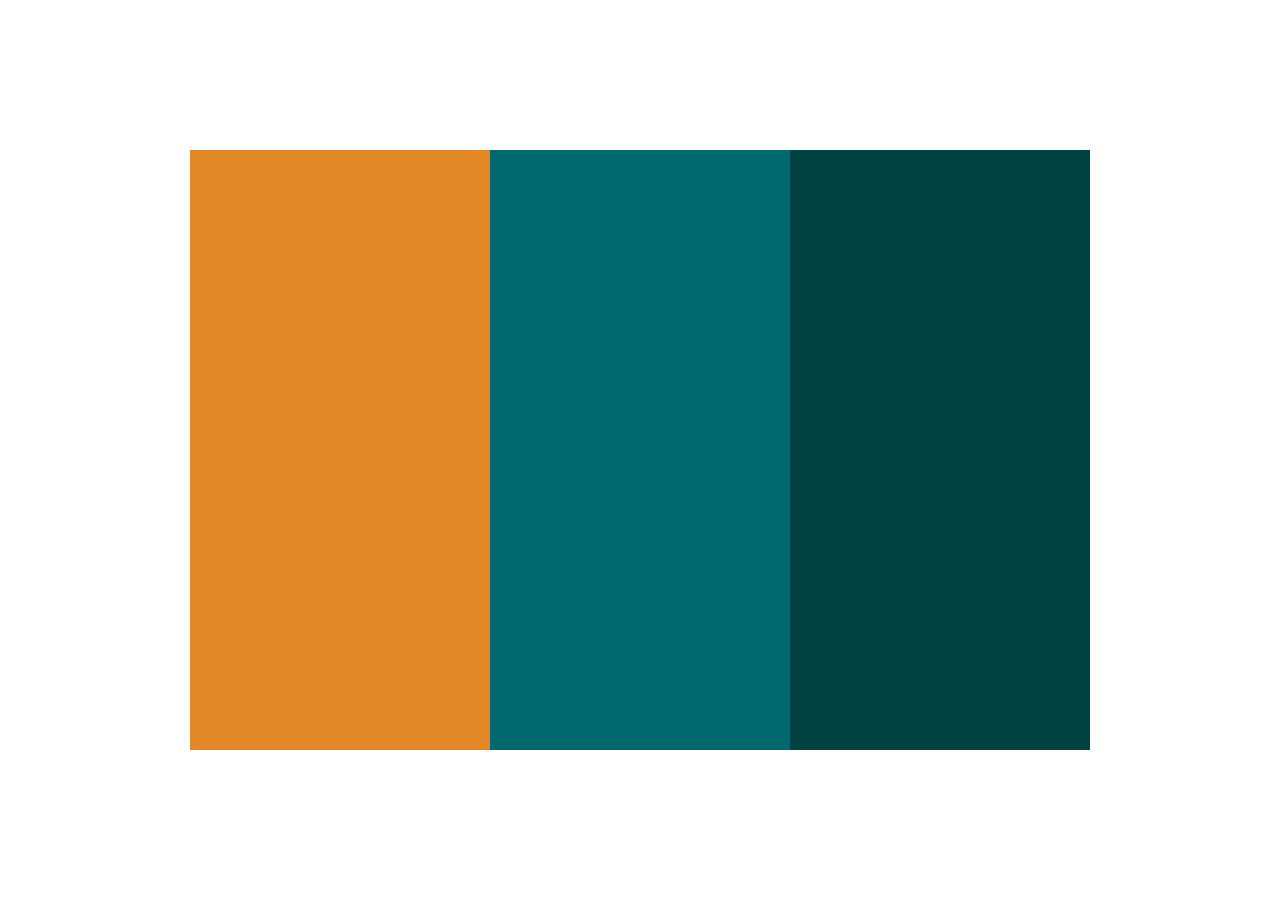
==== prototypes/_3-column-preview-card-component-main/Example code V1/index.html @ 87832547 "stap 3 4 5 6 af" ====
<!DOCTYPE html>
<html lang="en">
    
    <head>
       
        <meta charset="UTF-8">
        <meta name="viewport" content="width=device-width, initial-scale=1.0">
        <link rel="stylesheet" href="style.css">
        <link rel="stylesheet" href="query.css">
        
        <style>
            @import url(https://fonts.google.com/specimen/Lexend+Deca);
            @import url(https://fonts.google.com/specimen/Big+Shoulders+Display);
        </style>

    </head>
    
        <body>
        <div class="main">
        
            <div class="sedan">
                <div class="image" >  </div>
            </div>

            <div class="suv">

            </div>

            <div class="luxury">

            </div>

        </div>
    
        </body>
     
    </html>
---- prototypes/_3-column-preview-card-component-main/Example code V1/style.css ----
*{
    box-sizing:border-box;
    margin:0;
    padding:0;
    text-decoration: none;

}

body{
    height: 100vh;
    width: 100vw;
    display: flex;
    align-items: center;
    justify-content: center;
}

.main{
    width: 900px;
    height: 600px;
    display: flex;
    Align-items: center;
    Justify-content: center;
}

.sedan{
    width: 300px;
    height: 600px;
    display: flex;
    flex-direction: column;   
    background-color: hsl(31, 77%, 52%) ; 
}         

.suv{
    width: 300px;
    height: 600px;
    display: flex;
    flex-direction: column;    
    background-color:hsl(184, 100%, 22%) ;    
}   

.luxury{
    width: 300px;
    height: 600px;
    display: flex;
    flex-direction: column;
    background-color:hsl(179, 100%, 13%) ;        
}
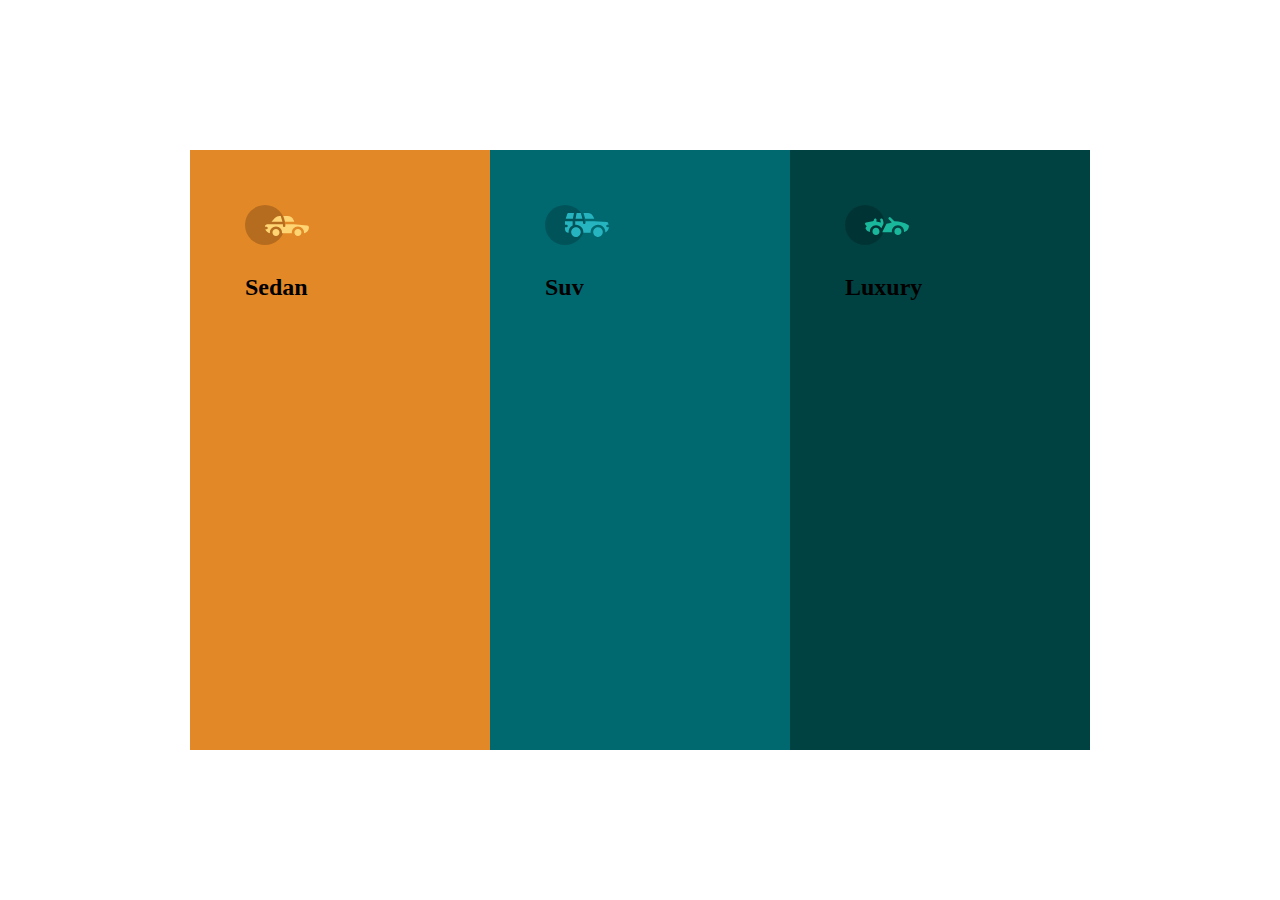
==== commit 8943fd9c: "before gpt" ====
--- a/prototypes/_3-column-preview-card-component-main/Example code V1/index.html
+++ b/prototypes/_3-column-preview-card-component-main/Example code V1/index.html
@@ -9,8 +9,6 @@
         <link rel="stylesheet" href="query.css">
         
         <style>
-            @import url(https://fonts.google.com/specimen/Lexend+Deca);
-            @import url(https://fonts.google.com/specimen/Big+Shoulders+Display);
         </style>
 
     </head>
@@ -19,15 +17,24 @@
         <div class="main">
         
             <div class="sedan">
-                <div class="image" >  </div>
+                <div class="svgSedan" >  
+                    <img src="./images/icon-sedans.svg" alt="sedanImg">
+                </div>
+                <h2>Sedan</h2>
             </div>
 
             <div class="suv">
-
+                <div class="svgSuv" >
+                    <img src="./images/icon-suvs.svg" alt="suvImg">
+                </div>
+                <h2>Suv</h2>
             </div>
 
             <div class="luxury">
-
+                <div class="svgLuxury" >
+                    <img src="./images/icon-luxury.svg" alt="luxuryImg">
+                </div>
+                <h2>Luxury</h2>
             </div>
 
         </div>
--- a/prototypes/_3-column-preview-card-component-main/Example code V1/style.css
+++ b/prototypes/_3-column-preview-card-component-main/Example code V1/style.css
@@ -1,3 +1,15 @@
+@font-face {
+    src: url('https://fonts.googleapis.com/css2?family=Big+Shoulders+Display:wght@700&display=swap');
+    font-family: 'Big Shoulders Display', cursive;
+    
+}
+
+@font-face {
+    src: url('https://fonts.googleapis.com/css2?family=Lexend+Deca&display=swap');
+    font-family: 'Lexend Deca';
+   
+}
+
 *{
     box-sizing:border-box;
     margin:0;
@@ -44,4 +56,28 @@
     display: flex;
     flex-direction: column;
     background-color:hsl(179, 100%, 13%) ;        
-}      +}     
+
+.svgSedan{
+    padding-left: 55px;
+    padding-top: 55px;
+}
+
+.svgSuv{
+    padding-left: 55px;
+    padding-top: 55px;
+    
+}
+
+.svgLuxury{
+    padding-left: 55px;
+    padding-top: 55px;
+
+}
+
+h2{
+font-family: 'Big Shoulders Display', cursive;
+padding-left: 55px;
+padding-top: 25px;
+
+}